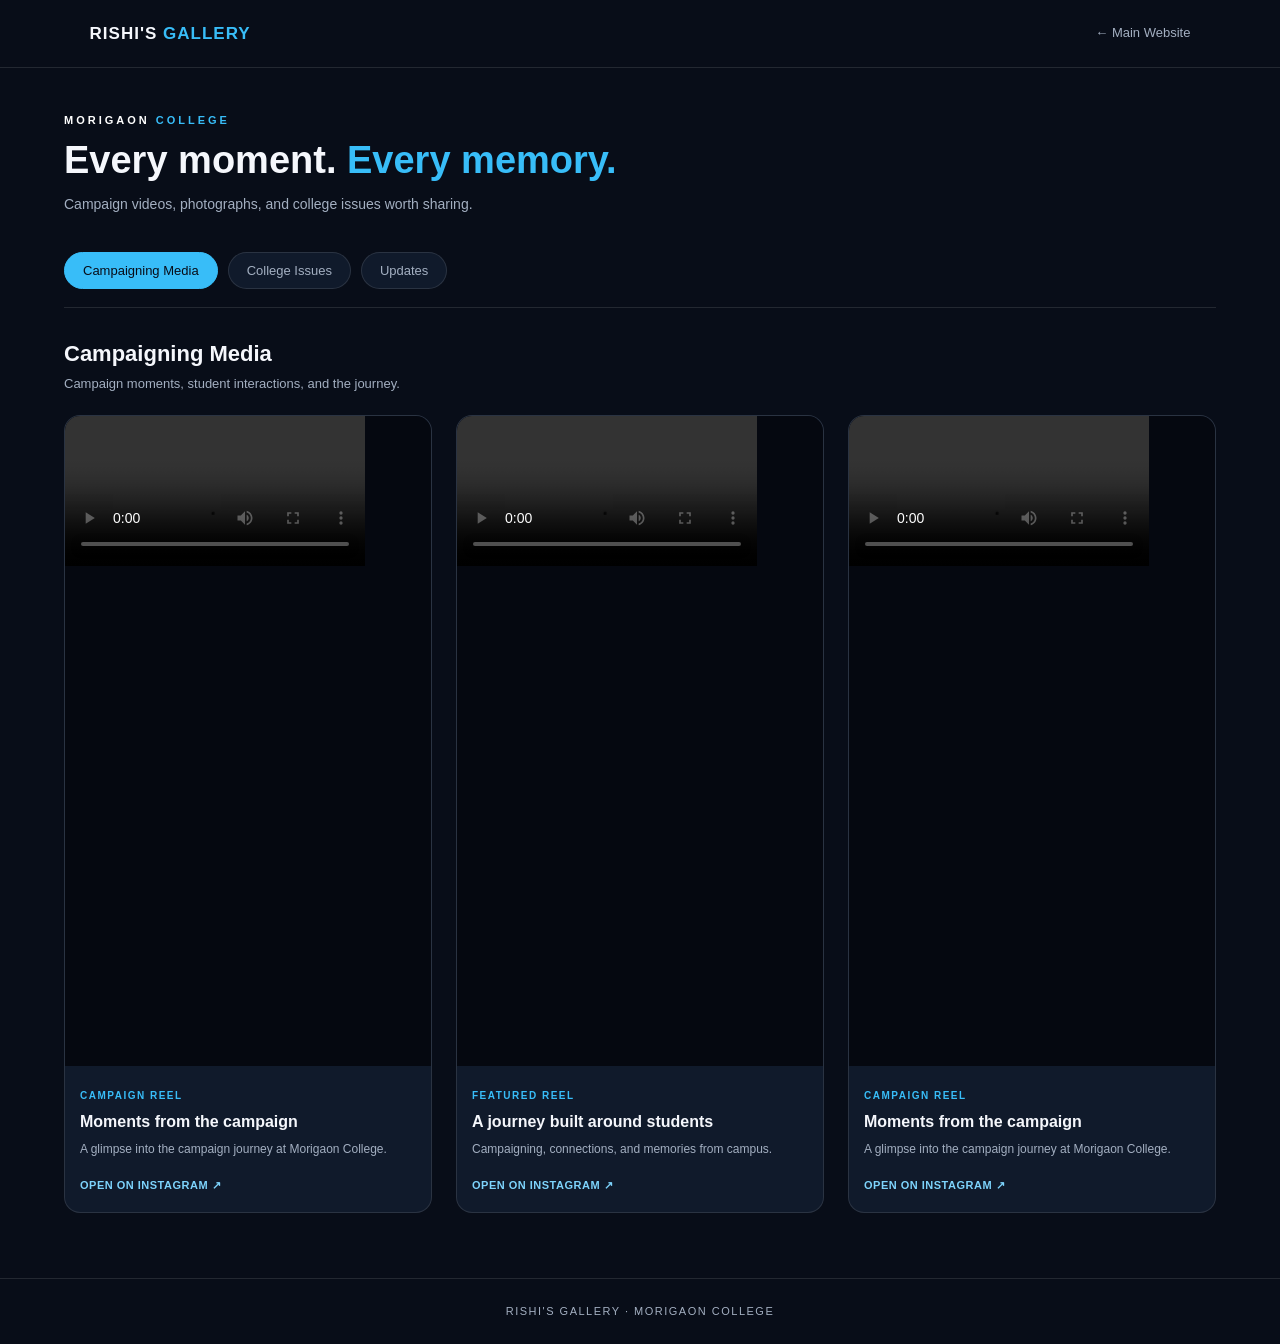
==== gallery.html @ e82268c0 "Add files via upload" ====
<!DOCTYPE html>
<html lang="en">
<head>
  <meta charset="UTF-8">
  <meta name="viewport" content="width=device-width, initial-scale=1.0">
  <meta name="theme-color" content="#080d18">

  <title>Rishi's Gallery | Morigaon College</title>

  <style>
    :root {
      --bg: #080d18;
      --panel: #101a2b;
      --blue: #38bdf8;
      --light-blue: #7dd3fc;
      --white: #f5f7fc;
      --muted: #a3afc1;
      --border: rgba(255, 255, 255, 0.11);
    }

    * {
      box-sizing: border-box;
      margin: 0;
      padding: 0;
    }

    body {
      background: var(--bg);
      color: var(--white);
      font-family: Arial, sans-serif;
      line-height: 1.6;
    }

    a {
      color: inherit;
      text-decoration: none;
    }

    /* HEADER */

    header {
      display: flex;
      justify-content: space-between;
      align-items: center;
      gap: 16px;
      padding: 20px 7%;
      border-bottom: 1px solid var(--border);
    }

    .brand {
      font-size: 17px;
      font-weight: 800;
      letter-spacing: 1px;
    }

    .brand span {
      color: var(--blue);
    }

    .back-link {
      color: var(--muted);
      font-size: 13px;
      transition: color 0.2s;
    }

    .back-link:hover {
      color: var(--blue);
    }

    /* MAIN CONTENT */

    main {
      width: min(1180px, 90%);
      margin: 0 auto;
    }

    .intro {
      padding: 44px 0 26px;
    }

    .eyebrow {
      color: var(--blue);
      font-size: 11px;
      font-weight: 700;
      letter-spacing: 3px;
      margin-bottom: 8px;
    }

    /* MORIGAON WHITE, COLLEGE SKY BLUE */

    .college-name {
      color: #ffffff;
    }

    h1 {
      font-size: clamp(26px, 4vw, 38px);
      line-height: 1.2;
      margin-bottom: 10px;
    }

    h1 em {
      color: var(--blue);
      font-style: normal;
    }

    .intro p {
      max-width: 540px;
      color: var(--muted);
      font-size: 14px;
    }

    /* CATEGORY TABS */

    .tabs {
      display: flex;
      flex-wrap: wrap;
      gap: 10px;
      margin: 10px 0 28px;
      padding-bottom: 18px;
      border-bottom: 1px solid var(--border);
    }

    .tab {
      padding: 10px 18px;
      border: 1px solid var(--border);
      border-radius: 30px;
      background: var(--panel);
      color: var(--muted);
      font-family: inherit;
      font-size: 13px;
      cursor: pointer;
      transition: background 0.2s, color 0.2s, border-color 0.2s;
    }

    .tab:hover,
    .tab.active {
      background: var(--blue);
      border-color: var(--blue);
      color: var(--bg);
    }

    .tab:focus-visible,
    a:focus-visible {
      outline: 2px solid var(--light-blue);
      outline-offset: 4px;
    }

    /* SECTION HEADINGS */

    .section-heading {
      margin-bottom: 20px;
    }

    .section-heading h2 {
      margin-bottom: 3px;
      font-size: 22px;
    }

    .section-heading p {
      color: var(--muted);
      font-size: 13px;
    }

    /* VERTICAL REELS GRID */

    .video-grid {
      display: grid;
      grid-template-columns: repeat(3, minmax(0, 1fr));
      align-items: start;
      gap: 24px;
    }

    .video-card {
      min-width: 0;
      overflow: hidden;
      border: 1px solid var(--border);
      border-radius: 16px;
      background: var(--panel);
      transition: transform 0.2s, border-color 0.2s;
    }

    .video-card:hover {
      transform: translateY(-4px);
      border-color: var(--blue);
    }

.video-frame {
  width: 100%;
  aspect-ratio: 9 / 16;
  overflow: hidden;
  background: #050810;
  border-radius: 12px 12px 0 0;
}

    .video-frame iframe {
      display: block;
      width: 100%;
      height: 100%;
      border: 0;
      background: #050810;
    }

    .video-info {
      padding: 15px;
    }

    .video-label {
      display: inline-block;
      margin-bottom: 5px;
      color: var(--blue);
      font-size: 10px;
      font-weight: 700;
      letter-spacing: 1.5px;
    }

    .video-info h3 {
      margin-bottom: 5px;
      font-size: 16px;
    }

    .video-info p {
      margin-bottom: 12px;
      color: var(--muted);
      font-size: 12px;
    }

    .instagram-link {
      color: var(--light-blue);
      font-size: 11px;
      font-weight: 700;
      letter-spacing: 0.5px;
    }

    .instagram-link:hover {
      text-decoration: underline;
    }

    /* EMPTY STATE FOR FUTURE CONTENT */

    .empty-state {
      padding: 32px 20px;
      border: 1px dashed var(--border);
      border-radius: 14px;
      color: var(--muted);
      text-align: center;
      font-size: 14px;
    }

    [hidden] {
      display: none !important;
    }

    /* FOOTER */

    footer {
      margin-top: 65px;
      padding: 24px 7%;
      border-top: 1px solid var(--border);
      color: var(--muted);
      text-align: center;
      font-size: 11px;
      letter-spacing: 1.5px;
    }

    /* TABLETS */

    @media (max-width: 850px) {
      .video-grid {
        grid-template-columns: repeat(2, minmax(0, 1fr));
        gap: 16px;
      }
    }

    /* MOBILE */

    @media (max-width: 520px) {
      header {
        padding: 17px 5%;
      }

      .brand {
        font-size: 14px;
      }

      main {
        width: 92%;
      }

      .intro {
        padding-top: 32px;
      }

      .tabs {
        gap: 8px;
      }

      .tab {
        padding: 9px 13px;
        font-size: 12px;
      }

      .video-grid {
        grid-template-columns: minmax(0, 1fr);
        max-width: 360px;
        margin: 0 auto;
        gap: 22px;
      }

      .video-info {
        padding: 14px;
      }
      
.video-frame video {
  display: block;
  width: 100%;
  height: 100%;
  object-fit: contain;
  object-position: center;
  background: #050810;
}

    }
  </style>
</head>

<body>

  <!-- HEADER -->

  <header>
    <a class="brand" href="./Index.html">
      RISHI'S <span>GALLERY</span>
    </a>

    <a class="back-link" href="./Index.html">
      ← Main Website
    </a>
  </header>

  <main>

    <!-- INTRODUCTION -->

    <section class="intro">
      <div class="eyebrow">
        <span class="college-name">MORIGAON</span> COLLEGE
      </div>

      <h1>
        Every moment. <em>Every memory.</em>
      </h1>

      <p>
        Campaign videos, photographs, and college issues worth sharing.
      </p>
    </section>

    <!-- CATEGORY NAVIGATION -->

    <nav class="tabs" aria-label="Gallery categories">

      <button
        class="tab active"
        type="button"
        data-target="campaigns"
        aria-selected="true">
        Campaigning Media
      </button>

      <button
        class="tab"
        type="button"
        data-target="issues"
        aria-selected="false">
        College Issues
      </button>

      <button
        class="tab"
        type="button"
        data-target="updates"
        aria-selected="false">
        Updates
      </button>

    </nav>

    <!-- CATEGORY 1: CAMPAIGNING MEDIA -->

    <section class="gallery-panel" id="campaigns">

      <div class="section-heading">
        <h2>Campaigning Media</h2>
        <p>
          Campaign moments, student interactions, and the journey.
        </p>
      </div>

      <div class="video-grid">
        
<!-- SECOND CAMPAIGN REEL -->
<article class="video-card">

  <div class="video-frame">
    <!-- local video will go here -->
     

  <video controls playsinline preload="metadata">
  <source src="campaign1.mp4" type="video/mp4">
  Your browser does not support video playback.
</video>


  </div>

  <div class="video-info">
    <span class="video-label">CAMPAIGN REEL</span>

    <h3>Moments from the campaign</h3>

    <p>
      A glimpse into the campaign journey at Morigaon College.
    </p>

    <a
      class="instagram-link"
      href="https://www.instagram.com/reel/DeUIAgEyPhd/"
      target="_blank"
      rel="noopener noreferrer">
      OPEN ON INSTAGRAM ↗
    </a>
  </div>

</article>


        <!-- EXISTING INSTAGRAM REEL -->

        <article class="video-card">

          <div class="video-frame">
          

  <video controls playsinline preload="metadata">
    <source src="campaign2.mp4" type="video/mp4">
    Your browser does not support video playback.
  </video>

          </div>

          <div class="video-info">
            <span class="video-label">FEATURED REEL</span>

            <h3>A journey built around students</h3>

            <p>
              Campaigning, connections, and memories from campus.
            </p>

            <a
              class="instagram-link"
              href="https://www.instagram.com/reel/DeUPPibzo8_/"
              target="_blank"
              rel="noopener noreferrer">
              OPEN ON INSTAGRAM ↗
            </a>
          </div>

        </article>
        <!-- copy to add reel -->
 <article class="video-card">

  <div class="video-frame">
    
     

  <video controls playsinline preload="metadata">
  <source src="campaign3.mp4" type="video/mp4">
  Your browser does not support video playback.
</video>


  </div>

  <div class="video-info">
    <span class="video-label">CAMPAIGN REEL</span>

    <h3>Moments from the campaign</h3>

    <p>
      A glimpse into the campaign journey at Morigaon College.
    </p>

    <a
      class="instagram-link"
      href="https://www.instagram.com/reel/DeUVabHS9Iw/?obrf=MzRlODBiNWFlZA=="
      target="_blank"
      rel="noopener noreferrer">
      OPEN ON INSTAGRAM ↗
    </a>
  </div>

</article>

        <!-- COPY THE VIDEO CARD ABOVE TO ADD MORE REELS -->

      </div>
    </section>

    <!-- CATEGORY 2: COLLEGE ISSUES -->

    <section class="gallery-panel" id="issues" hidden>

      <div class="section-heading">
        <h2>College Issues</h2>

        <p>
          Student concerns and the changes our campus needs.
        </p>
      </div>

      <div class="empty-state">
        College issue videos and photographs will appear here soon.
      </div>

    </section>

    <!-- CATEGORY 3: UPDATES -->

    <section class="gallery-panel" id="updates" hidden>

      <div class="section-heading">
        <h2>Latest Updates</h2>

        <p>
          Campaign announcements, events, and important news.
        </p>
      </div>

      <div class="empty-state">
        New updates will be published here soon.
      </div>

    </section>

  </main>

  <!-- FOOTER -->

  <footer>
    RISHI'S GALLERY · MORIGAON COLLEGE
  </footer>

  <!-- CATEGORY SWITCHING -->

  <script>
    const tabs = document.querySelectorAll(".tab");
    const panels = document.querySelectorAll(".gallery-panel");

    tabs.forEach((tab) => {
      tab.addEventListener("click", () => {
        const target = tab.dataset.target;

        tabs.forEach((item) => {
          const isActive = item === tab;

          item.classList.toggle("active", isActive);
          item.setAttribute(
            "aria-selected",
            String(isActive)
          );
        });

        panels.forEach((panel) => {
          panel.hidden = panel.id !== target;
        });
      });
    });
  </script>

</body>
</html>
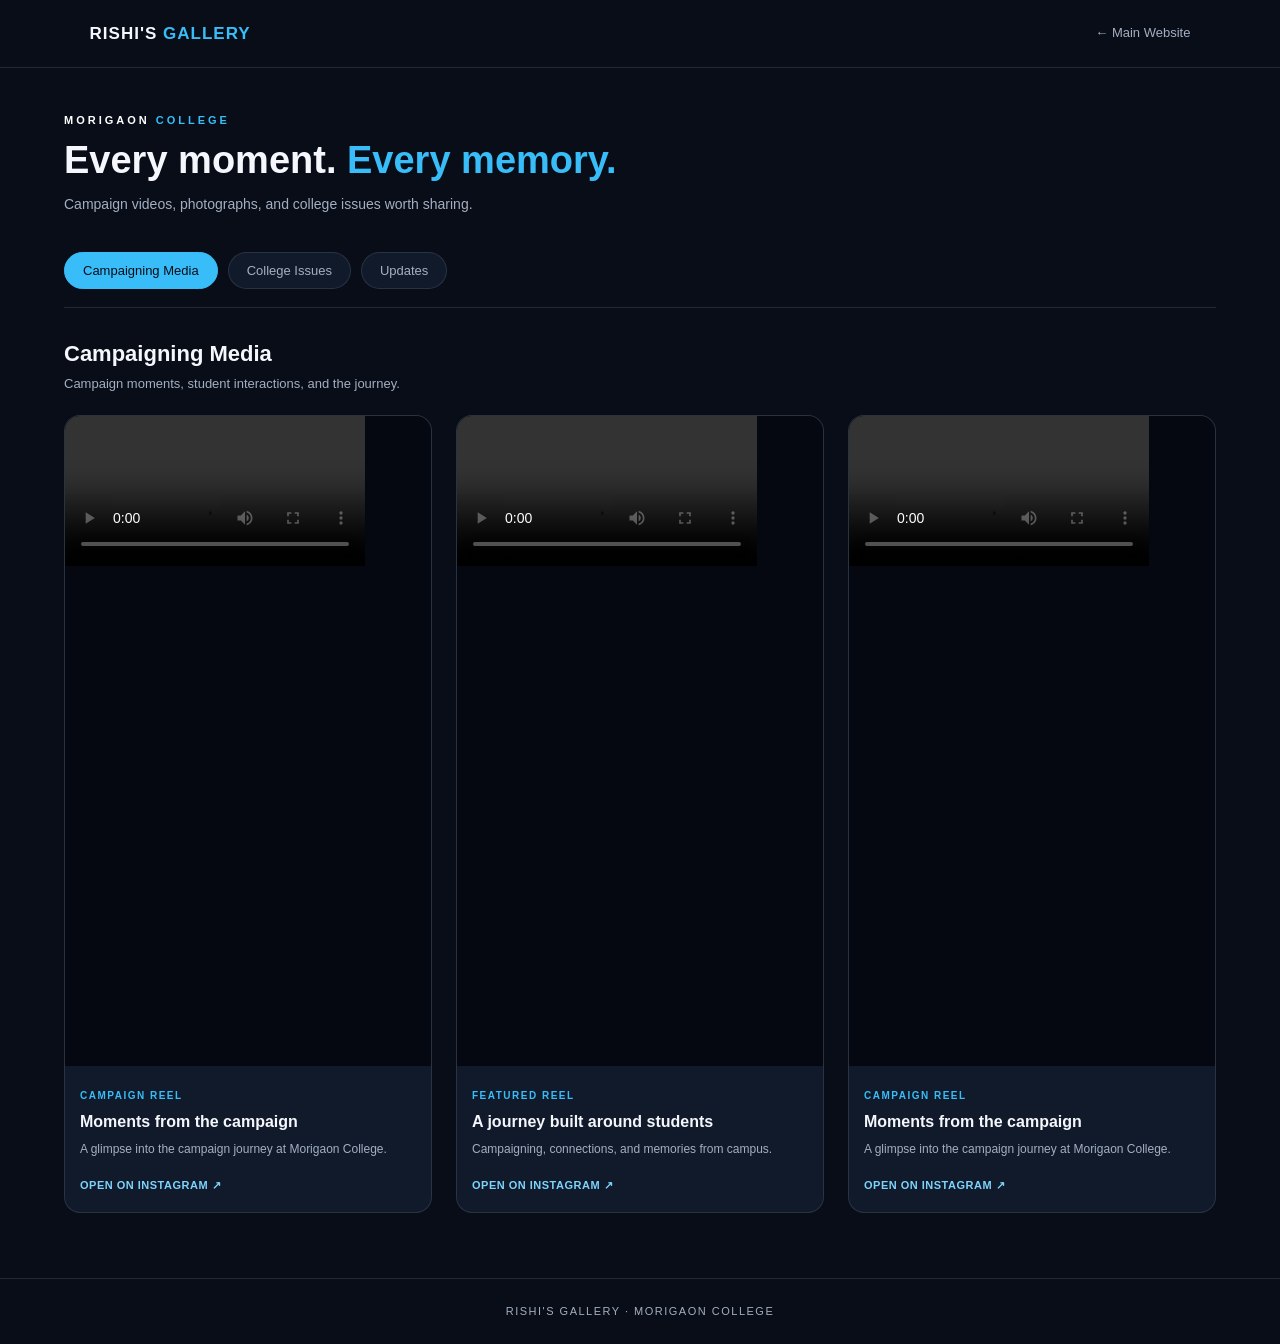
==== commit 3a3b5802: "Revise gallery.html with new sections and content Updated the gallery.html file with new content and" ====
--- a/gallery.html
+++ b/gallery.html
@@ -520,9 +520,25 @@
         </p>
       </div>
 
-      <div class="empty-state">
-        College issue videos and photographs will appear here soon.
-      </div>
+
+<div class="video-grid">
+
+  <article class="video-card">
+    <div class="video-frame">
+      <video controls playsinline preload="metadata">
+        <source src="issue1.mp4" type="video/mp4">
+        Your browser does not support video playback.
+      </video>
+    </div>
+
+    <div class="video-info">
+      <span class="video-label">COLLEGE ISSUE</span>
+      <h3>Marksheet Backlog issue</h3>
+      <p>Watch the video to learn more about this student issue.</p>
+    </div>
+  </article>
+
+</div>
 
     </section>
 
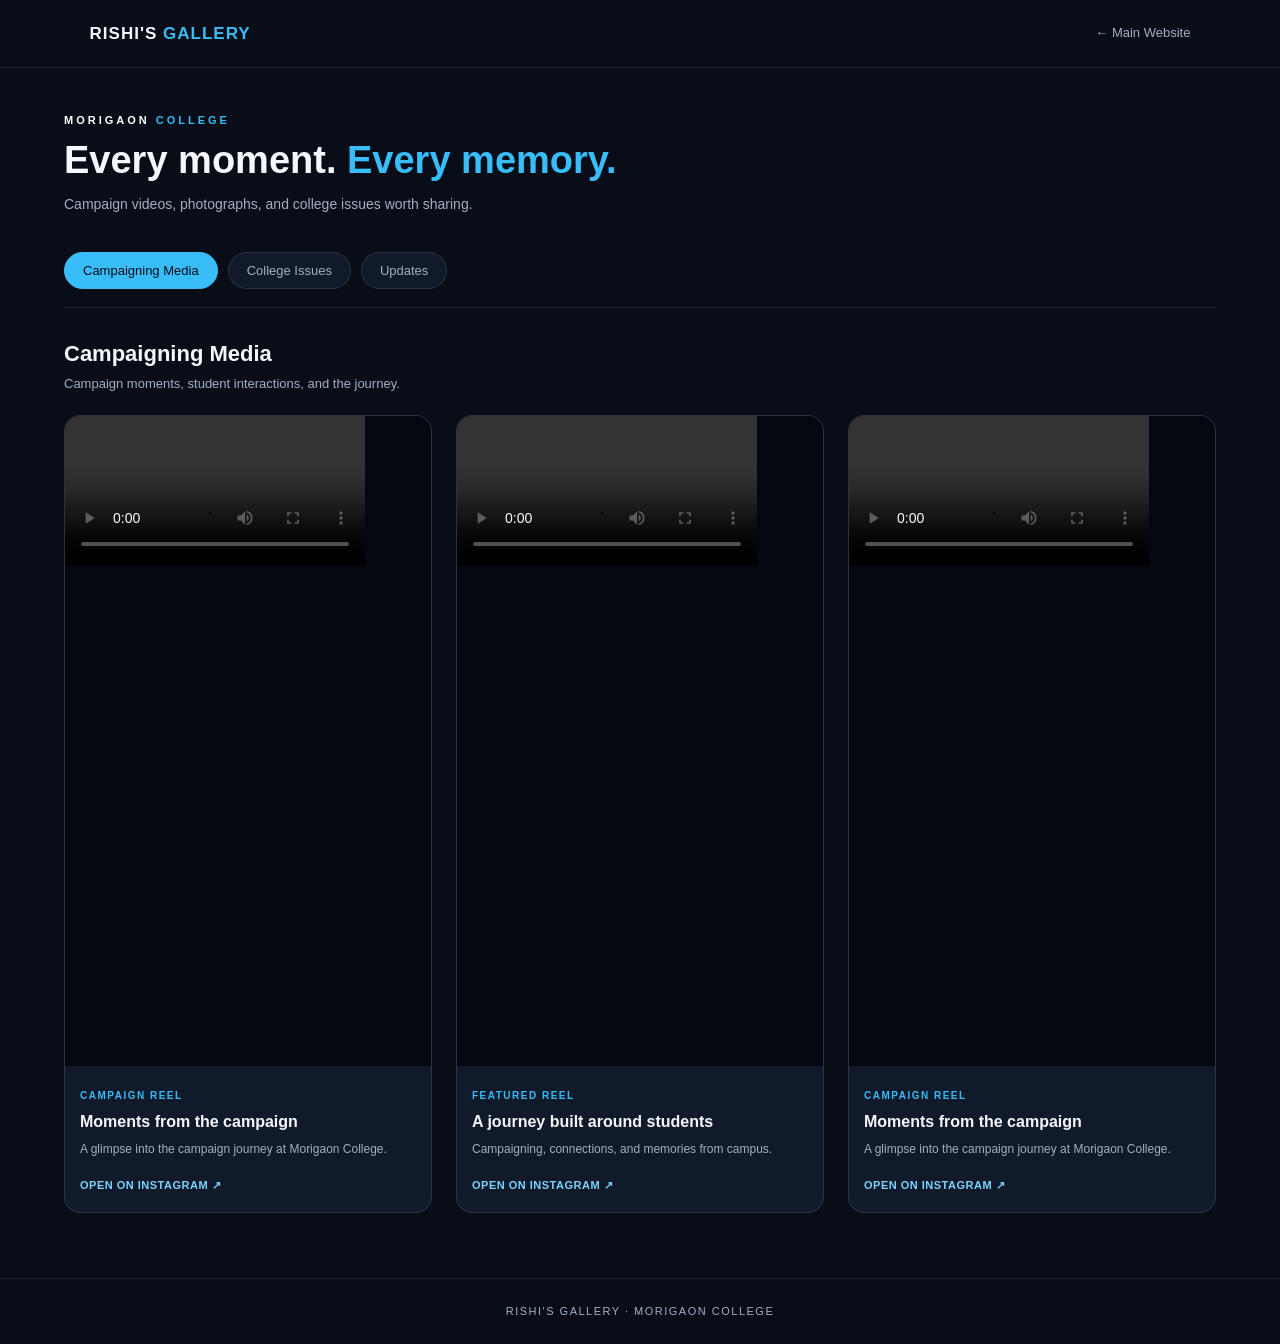
==== commit 18dcd456: "Refactor gallery.html structure and content" ====
--- a/gallery.html
+++ b/gallery.html
@@ -333,7 +333,7 @@
       RISHI'S <span>GALLERY</span>
     </a>
 
-    <a class="back-link" href="./Index.html">
+    <a class="back-link" href="/Rishi-Upcoming-GS/Index.html">
       ← Main Website
     </a>
   </header>
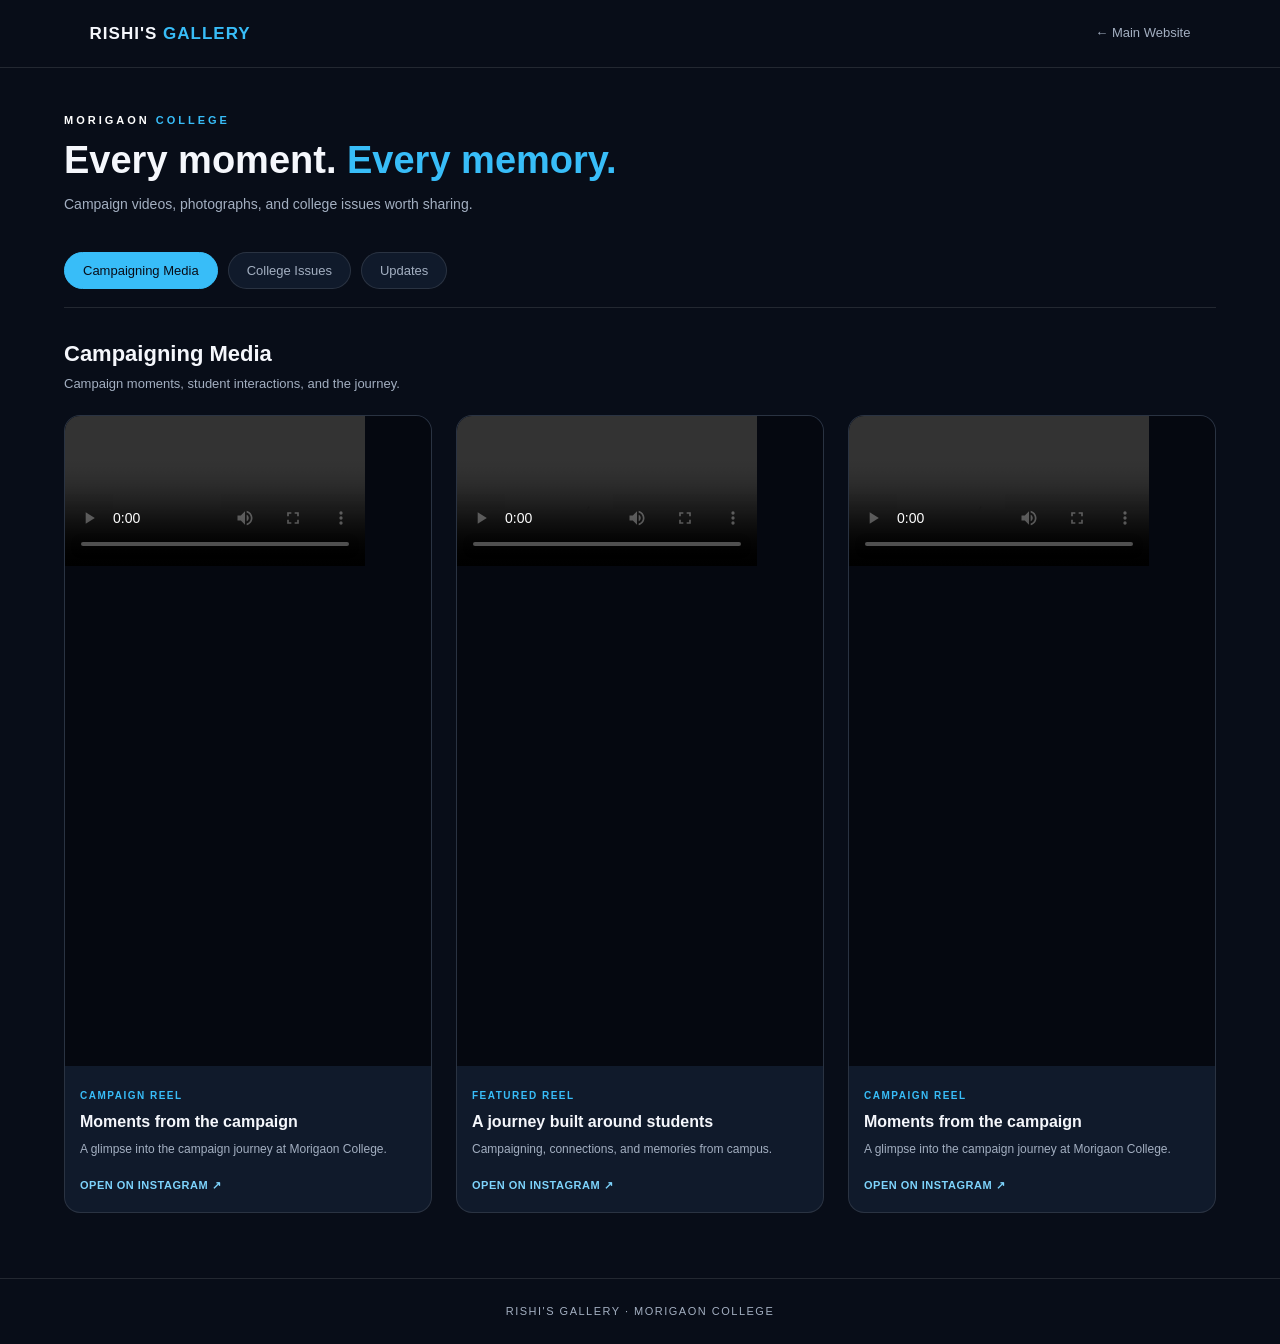
==== commit 4b725cc2: "Refactor gallery.html structure and content" ====
--- a/gallery.html
+++ b/gallery.html
@@ -333,7 +333,7 @@
       RISHI'S <span>GALLERY</span>
     </a>
 
-    <a class="back-link" href="/Rishi-Upcoming-GS/Index.html">
+    <a class="back-link" href="/Rishi-Upcoming-GS/">
       ← Main Website
     </a>
   </header>
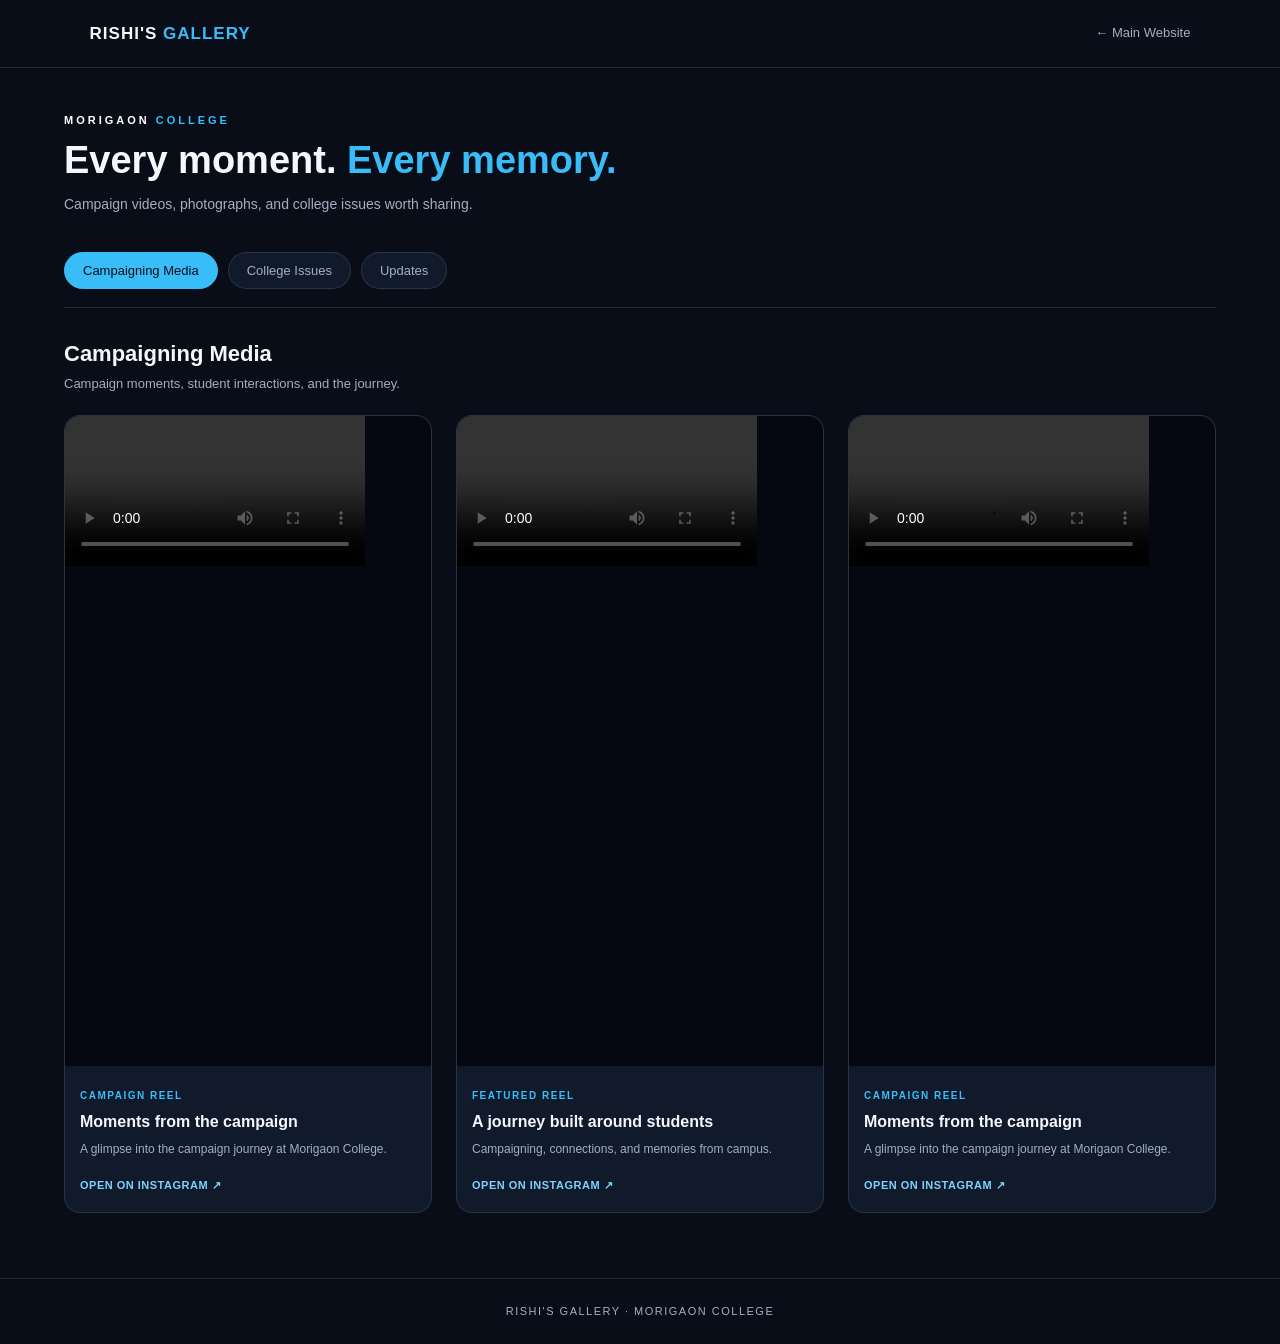
==== commit 46bf08cc: "Refactor gallery.html structure and content" ====
--- a/gallery.html
+++ b/gallery.html
@@ -329,7 +329,7 @@
   <!-- HEADER -->
 
   <header>
-    <a class="brand" href="./Index.html">
+    <a class="brand" href="./index.html">
       RISHI'S <span>GALLERY</span>
     </a>
 
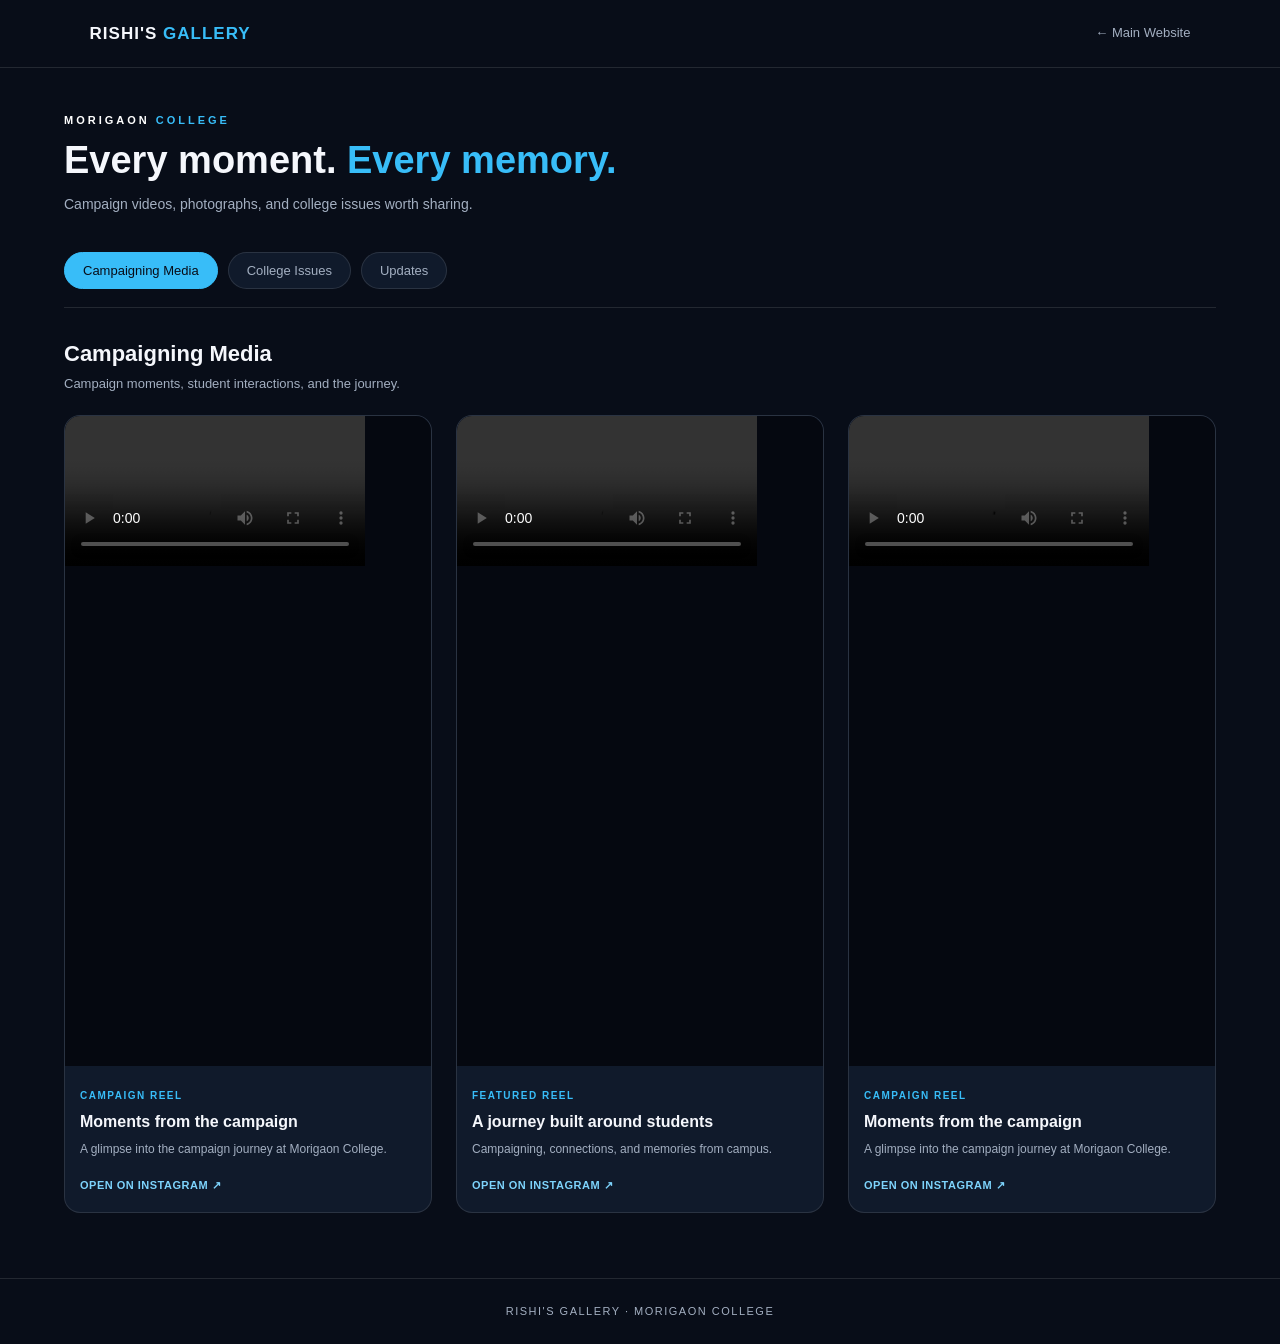
==== commit 908001ad: "Restore gallery.html with original content" ====
--- a/gallery.html
+++ b/gallery.html
@@ -333,7 +333,7 @@
       RISHI'S <span>GALLERY</span>
     </a>
 
-    <a class="back-link" href="/Rishi-Upcoming-GS/">
+    <a class="back-link" href="./index.html">
       ← Main Website
     </a>
   </header>
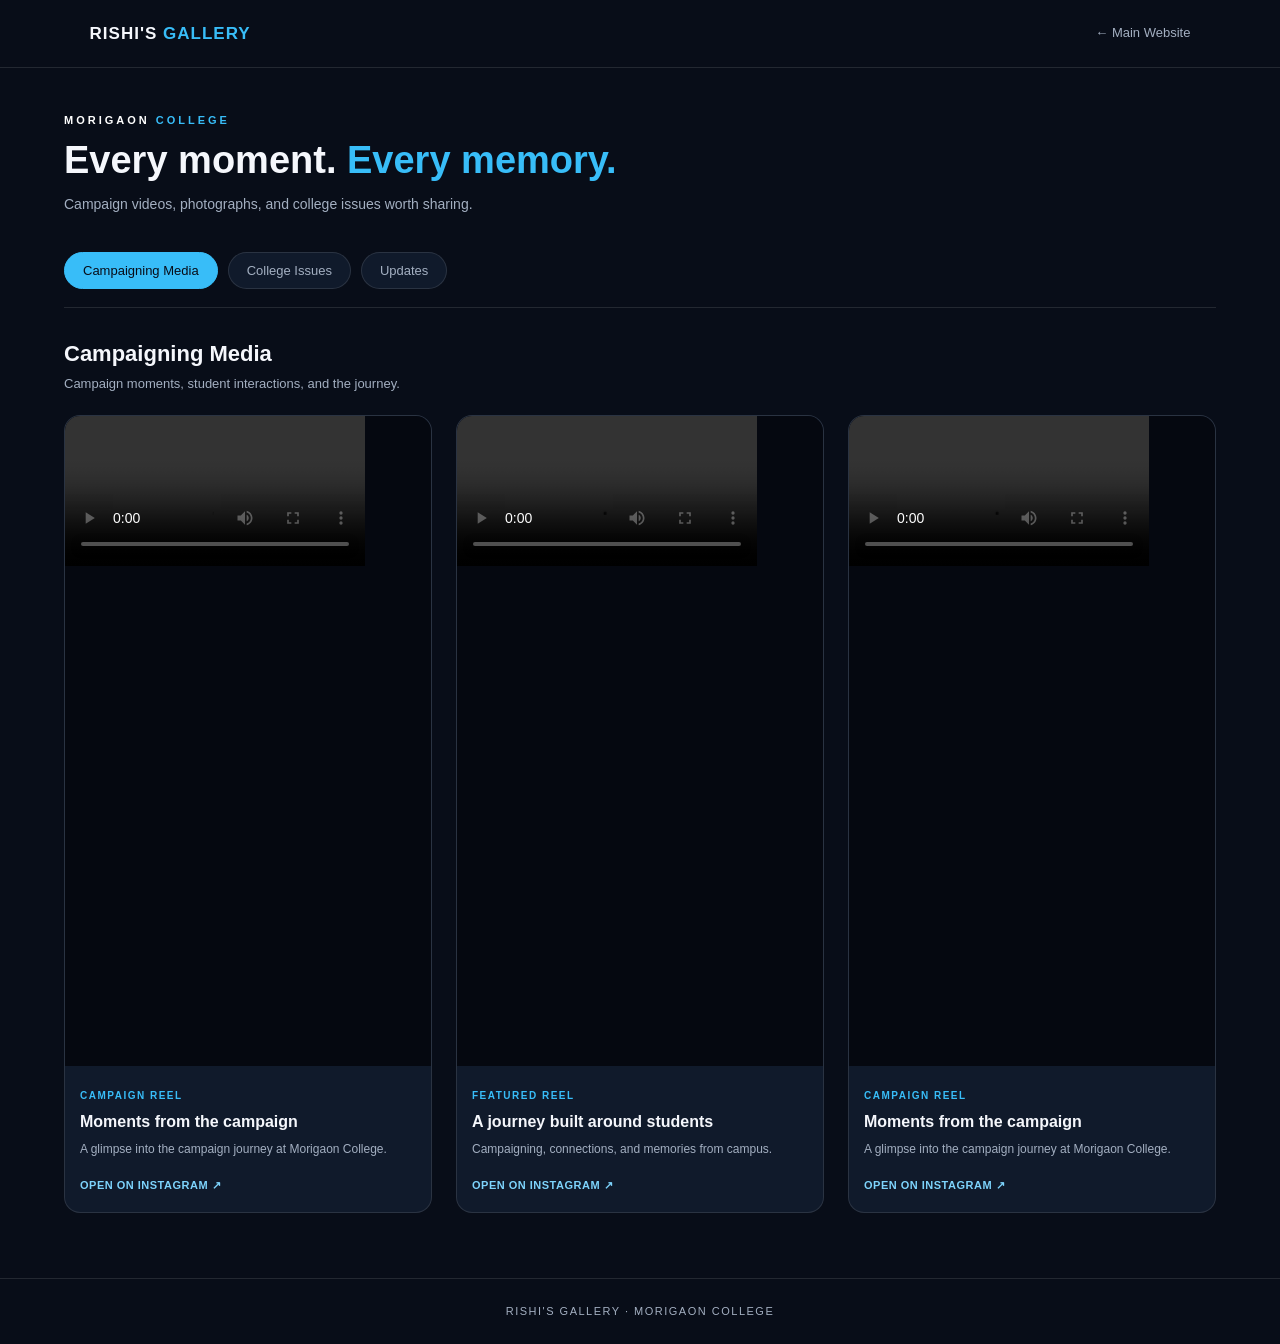
==== commit 04fd9e70: "Update gallery.html" ====
--- a/gallery.html
+++ b/gallery.html
@@ -329,11 +329,11 @@
   <!-- HEADER -->
 
   <header>
-    <a class="brand" href="./index.html">
+    <a class="brand" href="./home.html">
       RISHI'S <span>GALLERY</span>
     </a>
 
-    <a class="back-link" href="./index.html">
+    <a class="back-link" href="./home.html">
       ← Main Website
     </a>
   </header>
